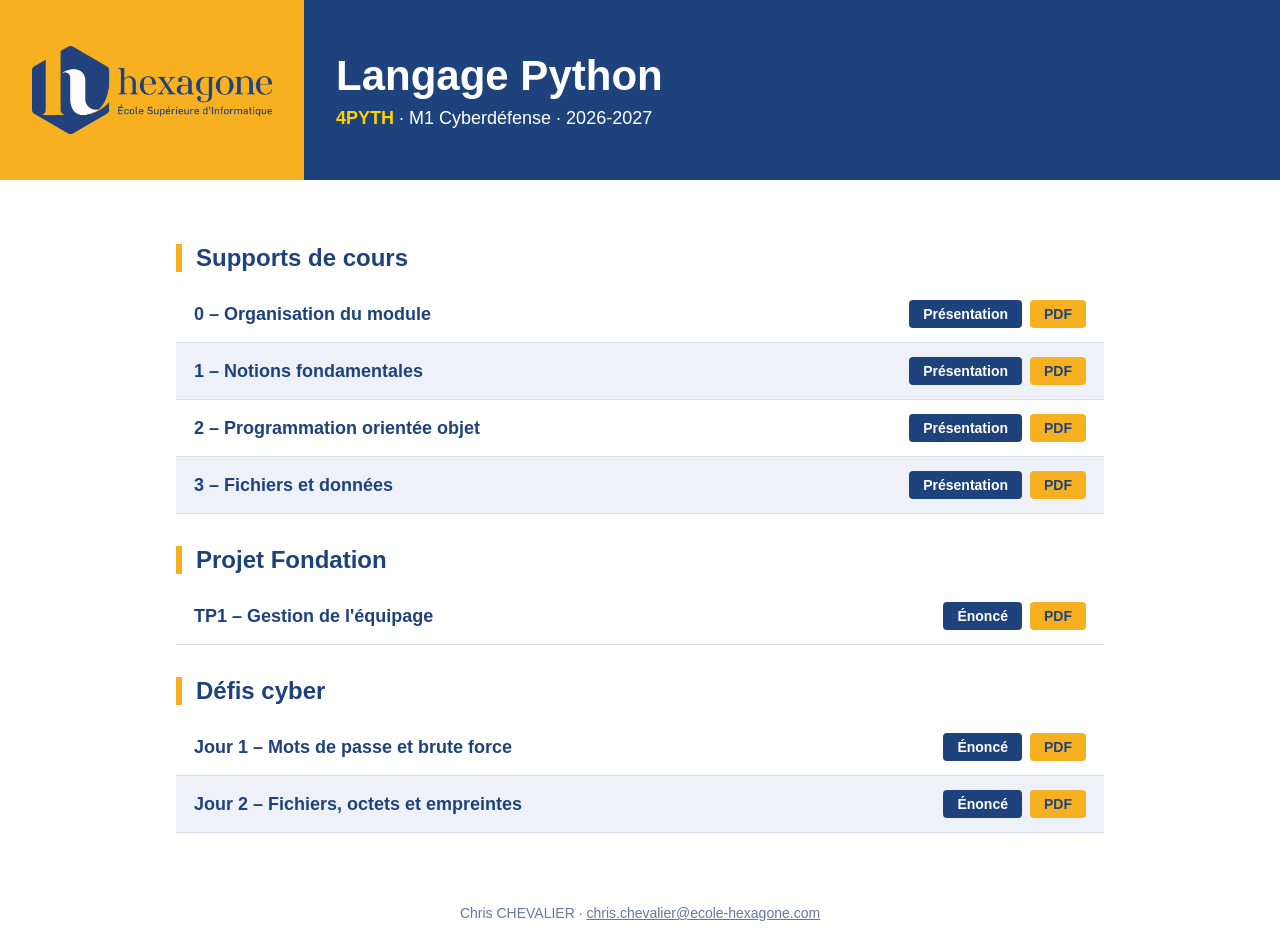
==== index.html @ f3f6b776 "Défis cyber du jour 2 : énoncé web, corrigés et grille de validation - défi 4 : fichiers déguisés (m" ====
<!doctype html>
<html lang="fr">
<head>
  <meta charset="utf-8">
  <meta name="viewport" content="width=device-width, initial-scale=1">
  <title>4PYTH – Langage Python</title>
  <style>
    :root { --marine: #1E427C; --ambre: #F7B120; --jaune: #FFD301; --gris-clair: #EEF2F8; }
    * { box-sizing: border-box; }
    body { margin: 0; font-family: Arial, "Helvetica Neue", Helvetica, sans-serif; color: var(--marine); background: #fff; }
    header { background: var(--marine); color: #fff; display: flex; align-items: stretch; min-height: 180px; }
    header .panneau { background: var(--ambre); display: flex; align-items: center; justify-content: center; padding: 24px 32px; flex: 0 0 auto; }
    header .panneau img { width: 240px; max-width: 60vw; display: block; }
    header .titre { padding: 28px 32px; display: flex; flex-direction: column; justify-content: center; }
    header h1 { margin: 0 0 8px; font-size: clamp(28px, 5vw, 42px); }
    header p { margin: 0; font-size: 18px; }
    header .code { color: var(--jaune); font-weight: 700; }
    main { max-width: 960px; margin: 0 auto; padding: 32px 16px 48px; }
    h2 { font-size: 24px; margin: 32px 0 14px; padding-left: 14px; border-left: 6px solid var(--ambre); }
    ul { list-style: none; margin: 0; padding: 0; }
    li { display: flex; flex-wrap: wrap; align-items: center; justify-content: space-between; gap: 10px;
         padding: 14px 18px; border-bottom: 1px solid #D5DDEA; }
    li:nth-child(even) { background: var(--gris-clair); }
    li .nom { font-weight: 700; font-size: 18px; }
    li .liens a { display: inline-block; margin-left: 8px; padding: 6px 14px; border-radius: 4px; font-weight: 700;
                  font-size: 14px; text-decoration: none; background: var(--marine); color: #fff; }
    li .liens a.pdf { background: var(--ambre); color: var(--marine); }
    li.a-venir .nom { opacity: .5; }
    li.a-venir .liens { font-size: 14px; opacity: .6; }
    footer { text-align: center; font-size: 14px; opacity: .7; padding: 24px 16px; }
    @media (max-width: 640px) { header { flex-direction: column; } li .liens a { margin: 0 8px 0 0; } }
  </style>
</head>
<body>
  <header>
    <div class="panneau"><img src="assets/charte/logo-hexagone.png" alt="École Hexagone"></div>
    <div class="titre">
      <h1>Langage Python</h1>
      <p><span class="code">4PYTH</span> · M1 Cyberdéfense · 2026-2027</p>
    </div>
  </header>
  <main>
    <h2>Supports de cours</h2>
    <ul>
      <li>
        <span class="nom">0 – Organisation du module</span>
        <span class="liens"><a href="cours/0-organisation-du-module.html">Présentation</a><a class="pdf" href="pdf/0-organisation-du-module.pdf">PDF</a></span>
      </li>
      <li>
        <span class="nom">1 – Notions fondamentales</span>
        <span class="liens"><a href="cours/1-notions-fondamentales.html">Présentation</a><a class="pdf" href="pdf/1-notions-fondamentales.pdf">PDF</a></span>
      </li>
      <li>
        <span class="nom">2 – Programmation orientée objet</span>
        <span class="liens"><a href="cours/2-programmation-orientee-objet.html">Présentation</a><a class="pdf" href="pdf/2-programmation-orientee-objet.pdf">PDF</a></span>
      </li>
      <li>
        <span class="nom">3 – Fichiers et données</span>
        <span class="liens"><a href="cours/3-fichiers-et-donnees.html">Présentation</a><a class="pdf" href="pdf/3-fichiers-et-donnees.pdf">PDF</a></span>
      </li>
    </ul>

    <h2>Projet Fondation</h2>
    <ul>
      <li>
        <span class="nom">TP1 – Gestion de l'équipage</span>
        <span class="liens"><a href="tp/tp1.html">Énoncé</a><a class="pdf" href="pdf/tp1.pdf">PDF</a></span>
      </li>
    </ul>

    <h2>Défis cyber</h2>
    <ul>
      <li>
        <span class="nom">Jour 1 – Mots de passe et brute force</span>
        <span class="liens"><a href="defis/jour-1.html">Énoncé</a><a class="pdf" href="pdf/defis-jour-1.pdf">PDF</a></span>
      </li>
      <li>
        <span class="nom">Jour 2 – Fichiers, octets et empreintes</span>
        <span class="liens"><a href="defis/jour-2.html">Énoncé</a><a class="pdf" href="pdf/defis-jour-2.pdf">PDF</a></span>
      </li>
    </ul>
  </main>
  <footer>Chris CHEVALIER · <a href="mailto:chris.chevalier@ecole-hexagone.com" style="color: inherit;">chris.chevalier@ecole-hexagone.com</a></footer>
</body>
</html>
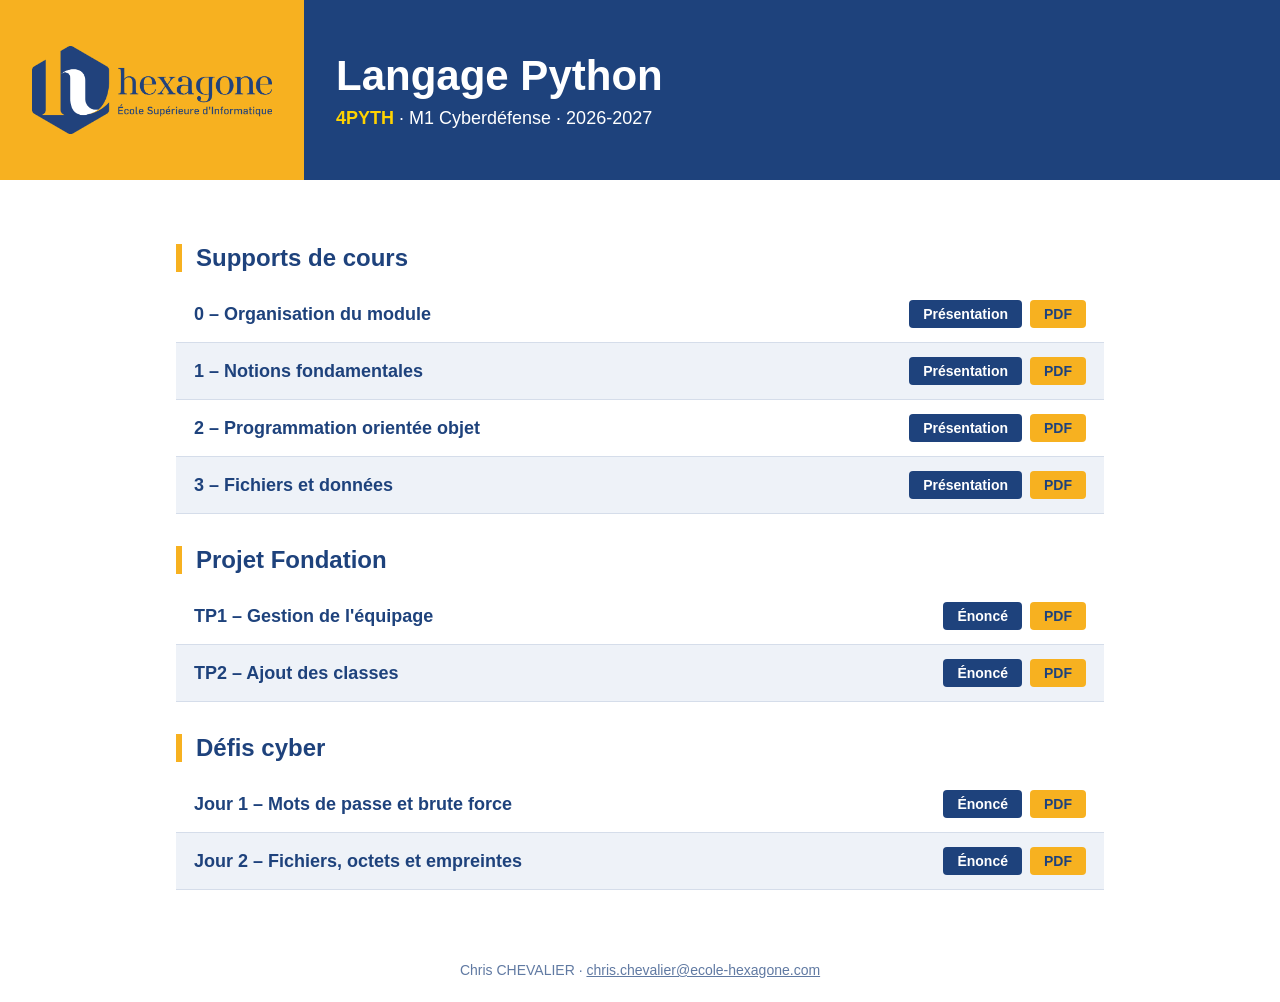
==== commit 8db2b5aa: "TP2 Fondation : énoncé web à la nouvelle charte, corrigé testé - 5 classes (Person, Operator, Mental" ====
--- a/index.html
+++ b/index.html
@@ -66,6 +66,10 @@
         <span class="nom">TP1 – Gestion de l'équipage</span>
         <span class="liens"><a href="tp/tp1.html">Énoncé</a><a class="pdf" href="pdf/tp1.pdf">PDF</a></span>
       </li>
+      <li>
+        <span class="nom">TP2 – Ajout des classes</span>
+        <span class="liens"><a href="tp/tp2.html">Énoncé</a><a class="pdf" href="pdf/tp2.pdf">PDF</a></span>
+      </li>
     </ul>
 
     <h2>Défis cyber</h2>
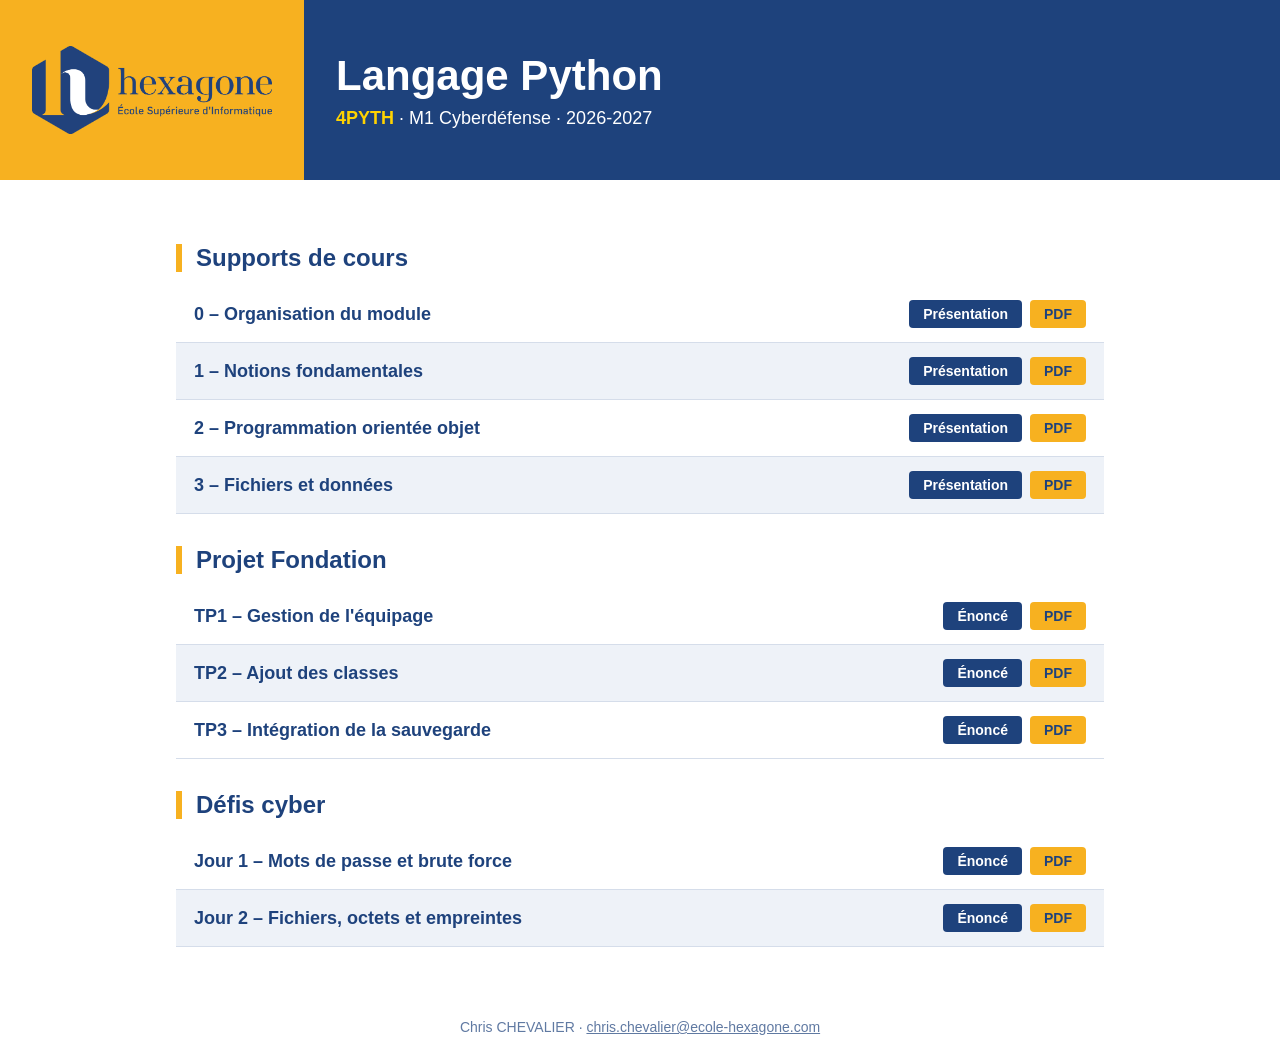
==== commit d30c7b53: "TP3 Fondation : énoncé web (sauvegarde JSON), corrigé testé - to_dict() dans chaque classe (format F" ====
--- a/index.html
+++ b/index.html
@@ -70,6 +70,10 @@
         <span class="nom">TP2 – Ajout des classes</span>
         <span class="liens"><a href="tp/tp2.html">Énoncé</a><a class="pdf" href="pdf/tp2.pdf">PDF</a></span>
       </li>
+      <li>
+        <span class="nom">TP3 – Intégration de la sauvegarde</span>
+        <span class="liens"><a href="tp/tp3.html">Énoncé</a><a class="pdf" href="pdf/tp3.pdf">PDF</a></span>
+      </li>
     </ul>
 
     <h2>Défis cyber</h2>
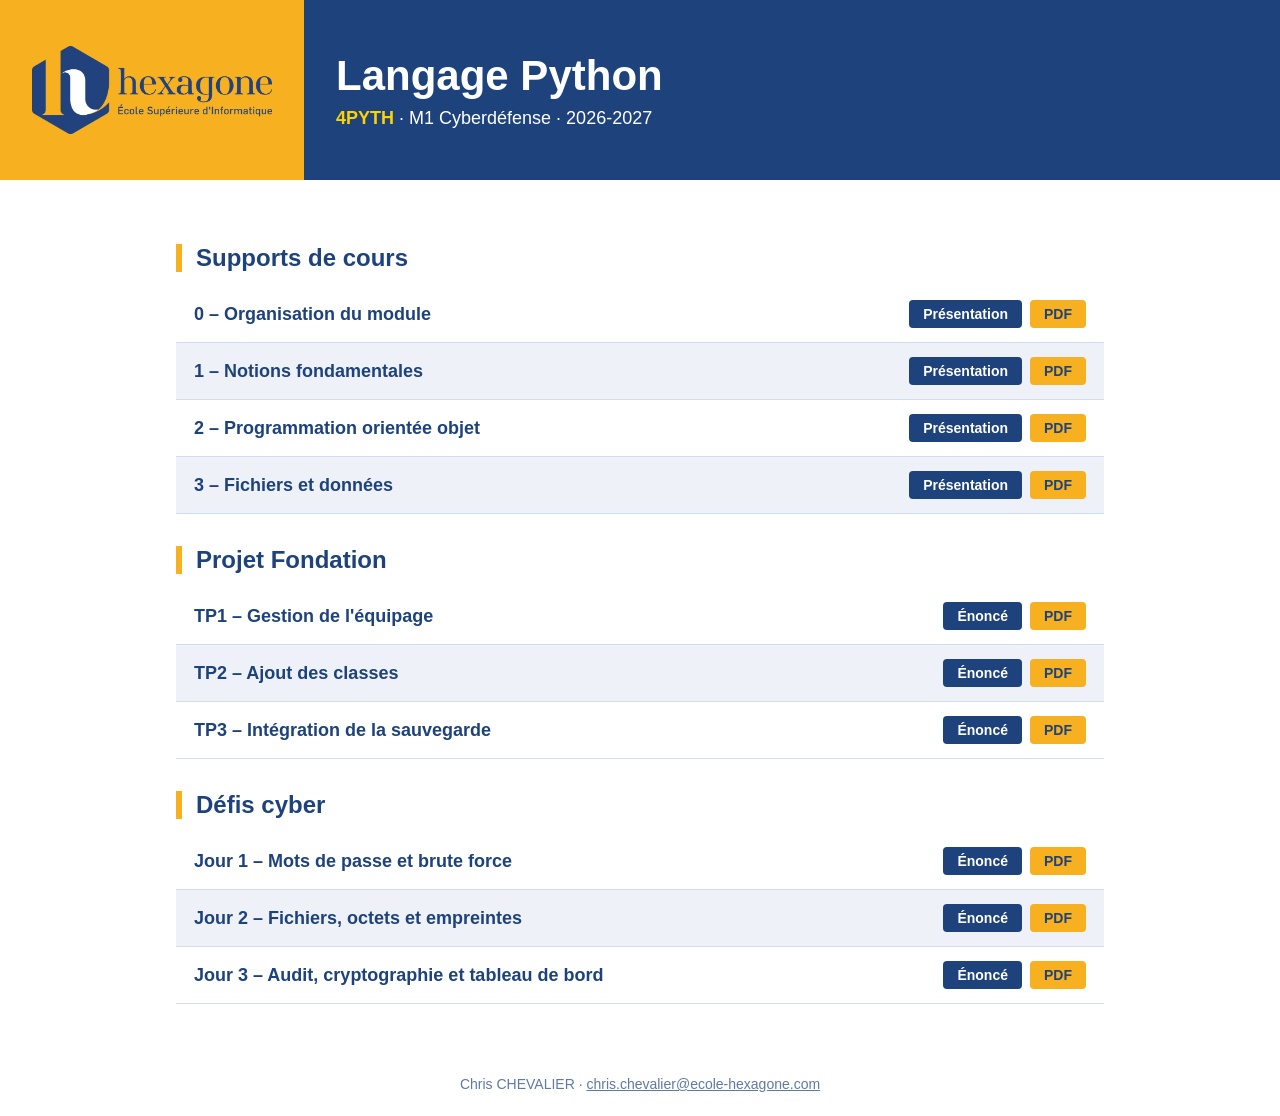
==== commit 530a5c28: "Défis cyber du jour 3 et suppression du TP4 - défis 7 (audit de configuration SSH), 8 (chiffre de Cé" ====
--- a/index.html
+++ b/index.html
@@ -86,6 +86,10 @@
         <span class="nom">Jour 2 – Fichiers, octets et empreintes</span>
         <span class="liens"><a href="defis/jour-2.html">Énoncé</a><a class="pdf" href="pdf/defis-jour-2.pdf">PDF</a></span>
       </li>
+      <li>
+        <span class="nom">Jour 3 – Audit, cryptographie et tableau de bord</span>
+        <span class="liens"><a href="defis/jour-3.html">Énoncé</a><a class="pdf" href="pdf/defis-jour-3.pdf">PDF</a></span>
+      </li>
     </ul>
   </main>
   <footer>Chris CHEVALIER · <a href="mailto:chris.chevalier@ecole-hexagone.com" style="color: inherit;">chris.chevalier@ecole-hexagone.com</a></footer>
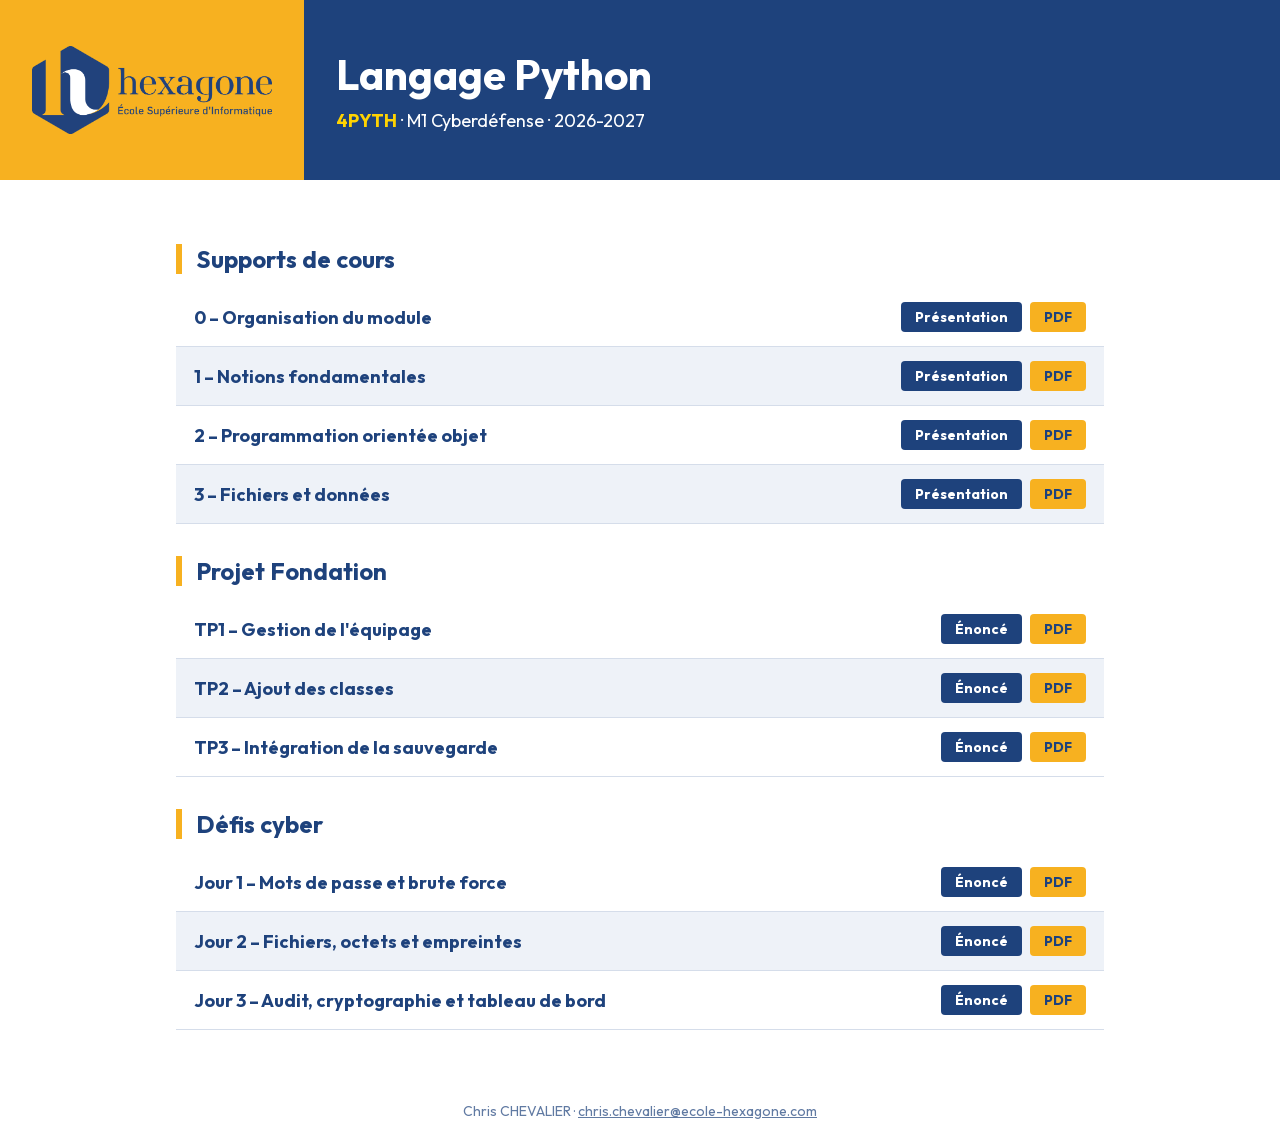
==== commit 13b4d4ac: "Retours de relecture du jour 1 appliqués + règles générales - support 0 : outils expliqués et liés, " ====
--- a/index.html
+++ b/index.html
@@ -4,10 +4,11 @@
   <meta charset="utf-8">
   <meta name="viewport" content="width=device-width, initial-scale=1">
   <title>4PYTH – Langage Python</title>
+  <link rel="stylesheet" href="assets/fonts/outfit.css">
   <style>
     :root { --marine: #1E427C; --ambre: #F7B120; --jaune: #FFD301; --gris-clair: #EEF2F8; }
     * { box-sizing: border-box; }
-    body { margin: 0; font-family: Arial, "Helvetica Neue", Helvetica, sans-serif; color: var(--marine); background: #fff; }
+    body { margin: 0; font-family: "Outfit", Arial, "Helvetica Neue", Helvetica, sans-serif; color: var(--marine); background: #fff; }
     header { background: var(--marine); color: #fff; display: flex; align-items: stretch; min-height: 180px; }
     header .panneau { background: var(--ambre); display: flex; align-items: center; justify-content: center; padding: 24px 32px; flex: 0 0 auto; }
     header .panneau img { width: 240px; max-width: 60vw; display: block; }
--- a/assets/fonts/outfit.css
+++ b/assets/fonts/outfit.css
@@ -0,0 +1,3 @@
+/* Outfit (SIL Open Font License) – fichiers locaux pour fonctionner hors ligne */
+@font-face { font-family: 'Outfit'; font-style: normal; font-weight: 300 800; font-display: swap; src: url('../fonts/outfit-latin-ext.woff2') format('woff2'); unicode-range: U+0100-02BA, U+02BD-02C5, U+02C7-02CC, U+02CE-02D7, U+02DD-02FF, U+0304, U+0308, U+0329, U+1D00-1DBF, U+1E00-1E9F, U+1EF2-1EFF, U+2020, U+20A0-20AB, U+20AD-20C4, U+2113, U+2C60-2C7F, U+A720-A7FF; }
+@font-face { font-family: 'Outfit'; font-style: normal; font-weight: 300 800; font-display: swap; src: url('../fonts/outfit-latin.woff2') format('woff2'); unicode-range: U+0000-00FF, U+0131, U+0152-0153, U+02BB-02BC, U+02C6, U+02DA, U+02DC, U+0304, U+0308, U+0329, U+2000-206F, U+20AC, U+2122, U+2191, U+2193, U+2212, U+2215, U+FEFF, U+FFFD; }
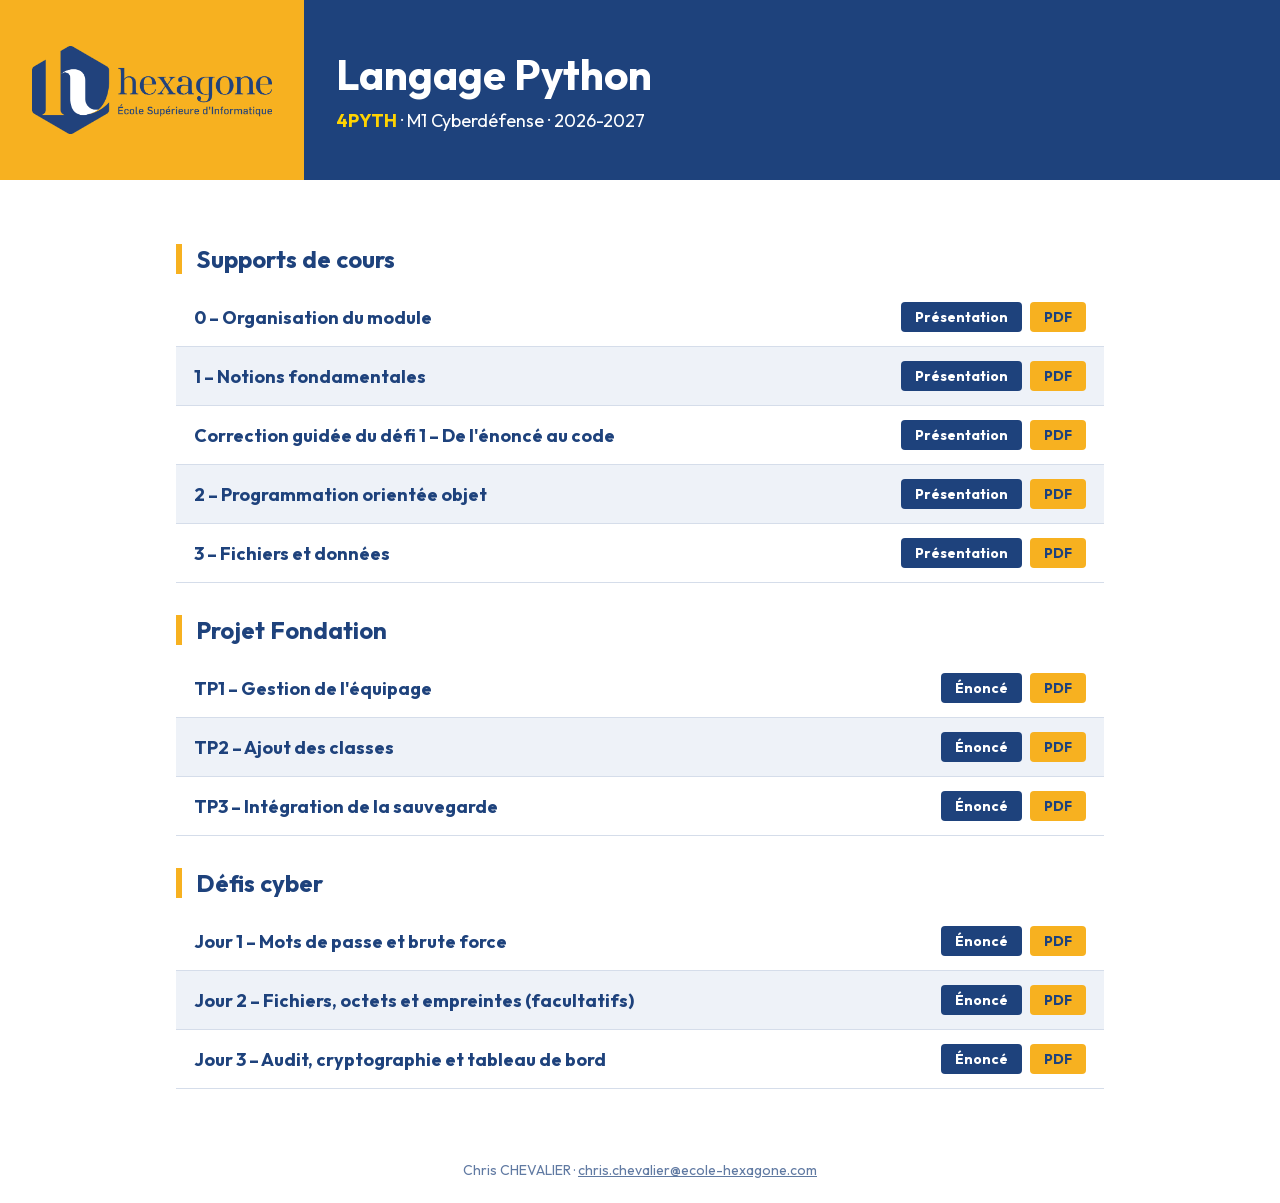
==== commit 89575237: "Ajustements du 9 octobre après la première journée - correction guidée du défi 1 (« De l'énoncé au c" ====
--- a/index.html
+++ b/index.html
@@ -52,6 +52,10 @@
         <span class="liens"><a href="cours/1-notions-fondamentales.html">Présentation</a><a class="pdf" href="pdf/1-notions-fondamentales.pdf">PDF</a></span>
       </li>
       <li>
+        <span class="nom">Correction guidée du défi 1 – De l'énoncé au code</span>
+        <span class="liens"><a href="cours/correction-defi-1.html">Présentation</a><a class="pdf" href="pdf/correction-defi-1.pdf">PDF</a></span>
+      </li>
+      <li>
         <span class="nom">2 – Programmation orientée objet</span>
         <span class="liens"><a href="cours/2-programmation-orientee-objet.html">Présentation</a><a class="pdf" href="pdf/2-programmation-orientee-objet.pdf">PDF</a></span>
       </li>
@@ -84,7 +88,7 @@
         <span class="liens"><a href="defis/jour-1.html">Énoncé</a><a class="pdf" href="pdf/defis-jour-1.pdf">PDF</a></span>
       </li>
       <li>
-        <span class="nom">Jour 2 – Fichiers, octets et empreintes</span>
+        <span class="nom">Jour 2 – Fichiers, octets et empreintes (facultatifs)</span>
         <span class="liens"><a href="defis/jour-2.html">Énoncé</a><a class="pdf" href="pdf/defis-jour-2.pdf">PDF</a></span>
       </li>
       <li>
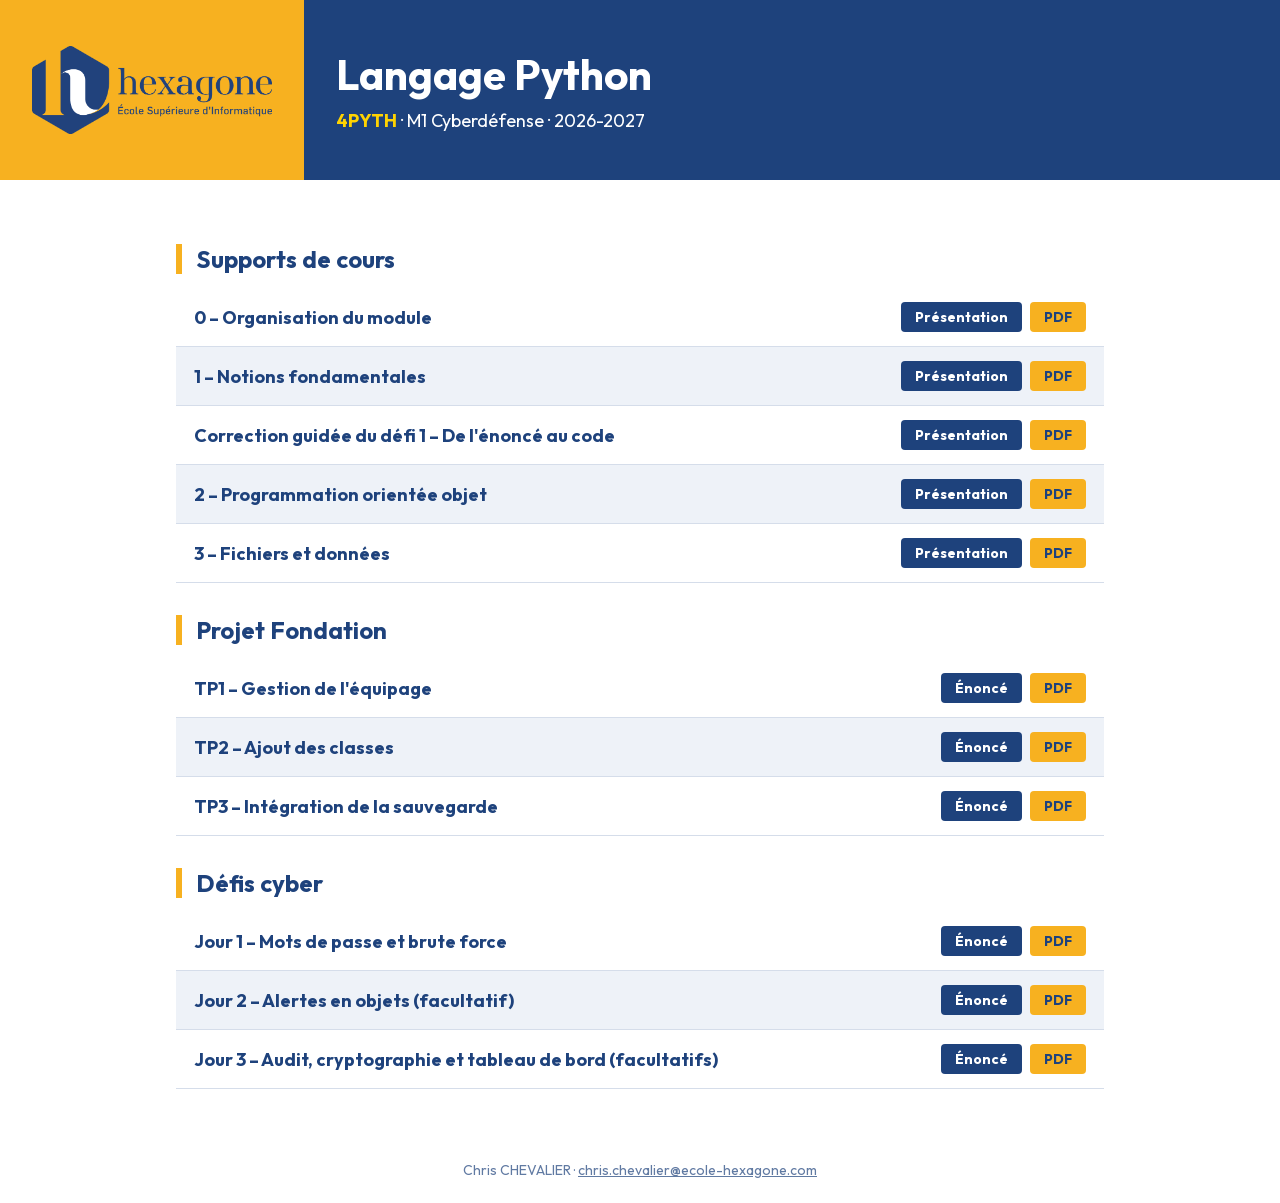
==== commit 33791d6e: "Retours de relecture (2e série) : cours 2 (SOLID, UML, fichiers séparés), cours 3 sans octets ni emp" ====
--- a/index.html
+++ b/index.html
@@ -88,11 +88,11 @@
         <span class="liens"><a href="defis/jour-1.html">Énoncé</a><a class="pdf" href="pdf/defis-jour-1.pdf">PDF</a></span>
       </li>
       <li>
-        <span class="nom">Jour 2 – Fichiers, octets et empreintes (facultatifs)</span>
+        <span class="nom">Jour 2 – Alertes en objets (facultatif)</span>
         <span class="liens"><a href="defis/jour-2.html">Énoncé</a><a class="pdf" href="pdf/defis-jour-2.pdf">PDF</a></span>
       </li>
       <li>
-        <span class="nom">Jour 3 – Audit, cryptographie et tableau de bord</span>
+        <span class="nom">Jour 3 – Audit, cryptographie et tableau de bord (facultatifs)</span>
         <span class="liens"><a href="defis/jour-3.html">Énoncé</a><a class="pdf" href="pdf/defis-jour-3.pdf">PDF</a></span>
       </li>
     </ul>
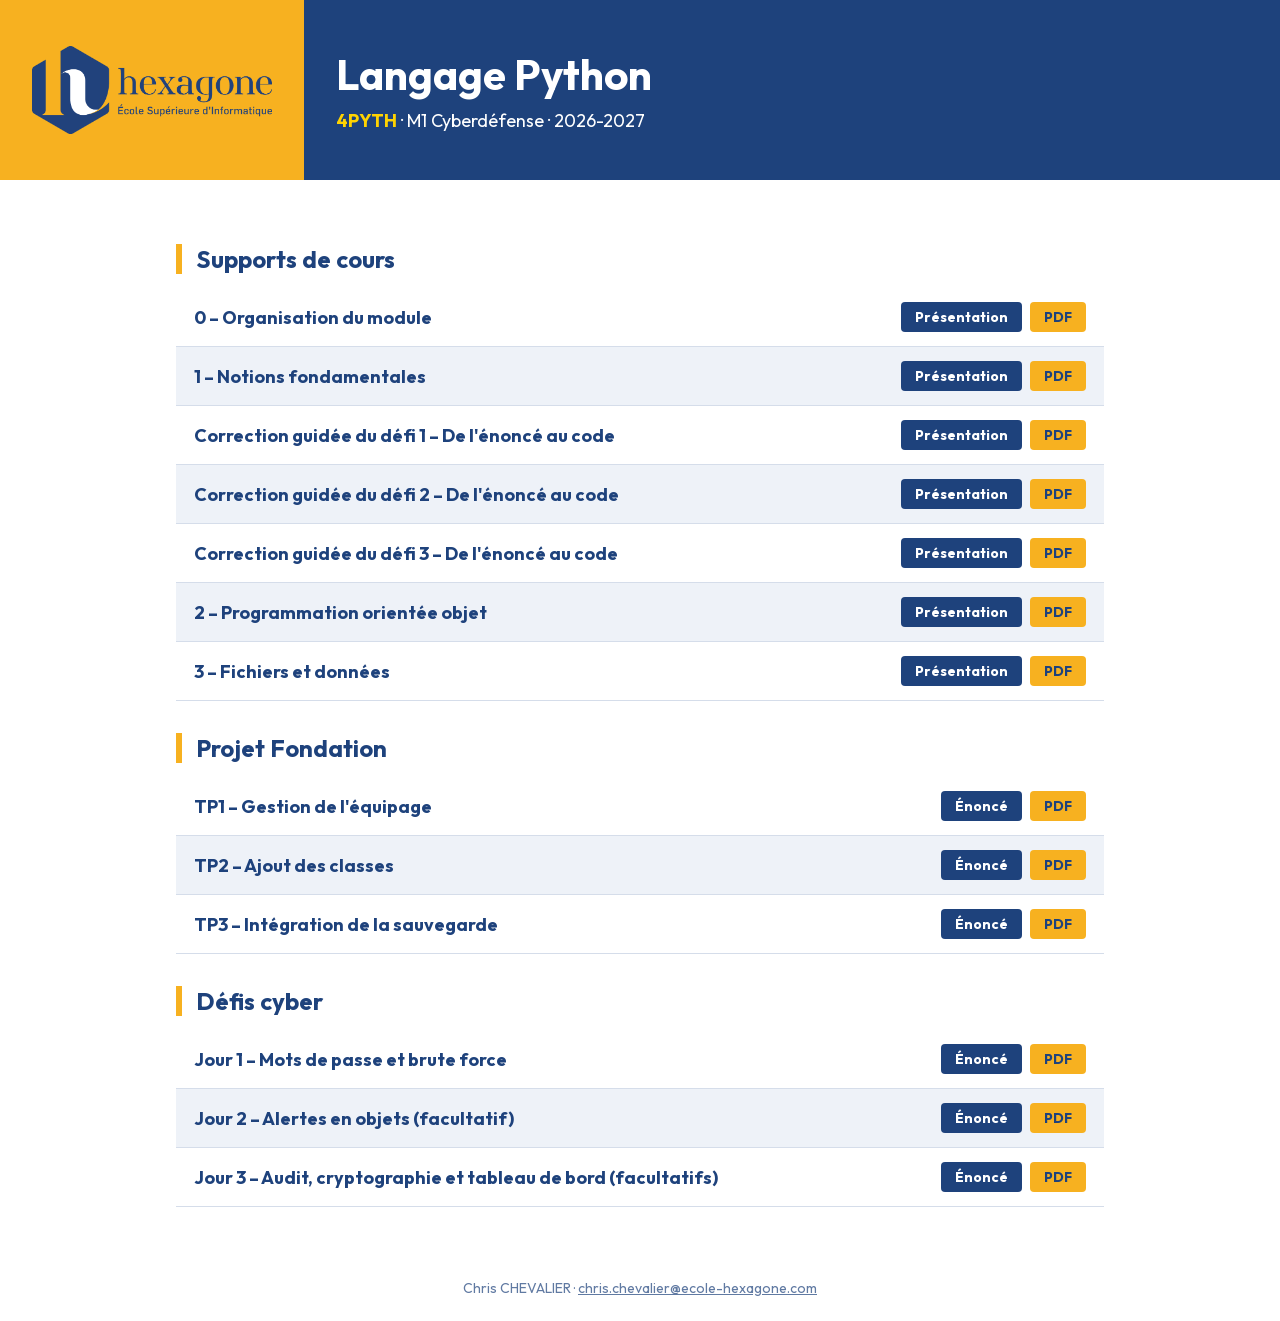
==== commit 4842dfcf: "Corrections guidées des défis 2 et 3 (web, PDF, index, page de relecture) Co-Authored-By: Claude Opu" ====
--- a/index.html
+++ b/index.html
@@ -56,6 +56,14 @@
         <span class="liens"><a href="cours/correction-defi-1.html">Présentation</a><a class="pdf" href="pdf/correction-defi-1.pdf">PDF</a></span>
       </li>
       <li>
+        <span class="nom">Correction guidée du défi 2 – De l'énoncé au code</span>
+        <span class="liens"><a href="cours/correction-defi-2.html">Présentation</a><a class="pdf" href="pdf/correction-defi-2.pdf">PDF</a></span>
+      </li>
+      <li>
+        <span class="nom">Correction guidée du défi 3 – De l'énoncé au code</span>
+        <span class="liens"><a href="cours/correction-defi-3.html">Présentation</a><a class="pdf" href="pdf/correction-defi-3.pdf">PDF</a></span>
+      </li>
+      <li>
         <span class="nom">2 – Programmation orientée objet</span>
         <span class="liens"><a href="cours/2-programmation-orientee-objet.html">Présentation</a><a class="pdf" href="pdf/2-programmation-orientee-objet.pdf">PDF</a></span>
       </li>
